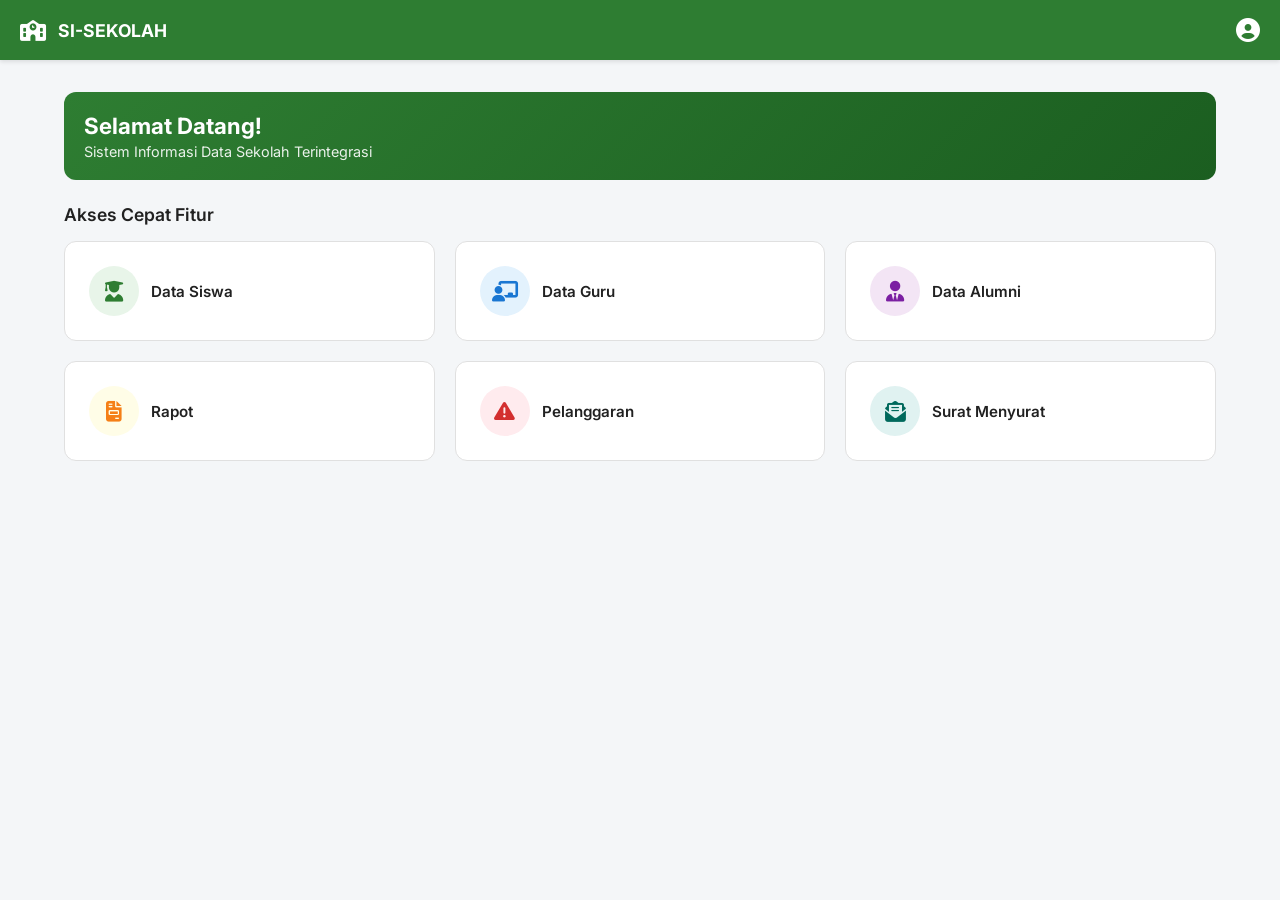
==== index.html @ 02bf5913 "Create index.html v1" ====
<!DOCTYPE html>
<html lang="id">
<head>
  <meta charset="UTF-8">
  <meta name="viewport" content="width=device-width, initial-scale=1.0">
  <title>Sistem Informasi Sekolah Terintegrasi</title>
  <link href="https://fonts.googleapis.com/css2?family=Inter:wght@400;500;600;700&display=swap" rel="stylesheet">
  <link href="https://cdnjs.cloudflare.com/ajax/libs/font-awesome/6.4.0/css/all.min.css" rel="stylesheet">
  <link rel="stylesheet" href="css/style.css">
</head>
<body>

  <header class="header">
    <div class="header-brand">
      <i class="fa-solid fa-school" style="font-size: 1.3rem;"></i>
      <span>SI-SEKOLAH</span>
    </div>
    <div>
      <i class="fa-solid fa-circle-user" style="font-size: 1.5rem;"></i>
    </div>
  </header>

  <main class="main-content">
    <div id="section-dashboard">
      <div class="welcome-banner">
        <h2>Selamat Datang!</h2>
        <p>Sistem Informasi Data Sekolah Terintegrasi</p>
      </div>

      <h3 class="section-title">Akses Cepat Fitur</h3>
      
      <div class="menu-grid">
        <a href="siswa.html" class="card-menu">
          <div class="card-icon icon-siswa"><i class="fa-solid fa-user-graduate"></i></div>
          <div class="card-title">Data Siswa</div>
        </a>

        <a href="guru.html" class="card-menu">
          <div class="card-icon icon-guru"><i class="fa-solid fa-chalkboard-user"></i></div>
          <div class="card-title">Data Guru</div>
        </a>

        <a href="alumni.html" class="card-menu">
          <div class="card-icon icon-alumni"><i class="fa-solid fa-user-tie"></i></div>
          <div class="card-title">Data Alumni</div>
        </a>

        <a href="rapot.html" class="card-menu">
          <div class="card-icon icon-rapot"><i class="fa-solid fa-file-invoice"></i></div>
          <div class="card-title">Rapot</div>
        </a>

        <a href="pelanggaran.html" class="card-menu">
          <div class="card-icon icon-pelanggaran"><i class="fa-solid fa-triangle-exclamation"></i></div>
          <div class="card-title">Pelanggaran</div>
        </a>

        <a href="surat.html" class="card-menu">
          <div class="card-icon icon-surat"><i class="fa-solid fa-envelope-open-text"></i></div>
          <div class="card-title">Surat Menyurat</div>
        </a>
      </div>
    </div>
  </main>

  <!-- MODAL POPUP PERINGATAN TOMBOL BACK BROWSER -->
  <div class="modal" id="modalBackWarning">
    <div class="modal-content" style="max-width: 400px; text-align: center;">
      <div class="modal-header" style="justify-content: center; border-bottom: none; padding-bottom: 0;">
        <i class="fa-solid fa-triangle-exclamation" style="font-size: 3rem; color: var(--accent-red);"></i>
      </div>
      <div class="modal-body">
        <h3 style="margin-bottom: 8px;">Aksi Tidak Diizinkan</h3>
        <p style="color: var(--text-muted); font-size: 0.9rem;">
          Navigasi kembali melalui tombol browser tidak diperbolehkan. Silakan gunakan tombol navigasi/kembali yang tersedia di dalam aplikasi.
        </p>
      </div>
      <div class="modal-footer" style="justify-content: center; border-top: none; padding-top: 0;">
        <button type="button" class="btn btn-primary" onclick="closeBackWarning()">Saya Mengerti</button>
      </div>
    </div>
  </div>

  <script src="js/script.js"></script>
</body>
</html>
---- css/style.css ----
/* ==========================================================================
   1. VARIABEL PALET WARNA & RESET CSS
   ========================================================================== */
:root {
  --primary-green: #2E7D32;
  --green-light: #E8F5E9;
  --green-hover: #1B5E20;
  --bg-gray: #F4F6F8;
  --border-gray: #E0E0E0;
  --text-dark: #212121;
  --text-muted: #757575;
  --accent-red: #D32F2F;
  --red-hover: #B71C1C;
  --red-light: #FFEBEE;
  --accent-yellow: #FBC02D;
  --yellow-light: #FFFDE7;
  --white: #FFFFFF;
  
  --header-height: 60px;
  --transition-speed: 0.3s;
}

* {
  box-sizing: border-box;
  margin: 0;
  padding: 0;
  font-family: 'Inter', sans-serif;
}

body {
  background-color: var(--bg-gray);
  color: var(--text-dark);
  display: flex;
  flex-direction: column;
  min-height: 100vh;
  overflow-x: hidden;
}

/* ==========================================================================
   2. HEADER & KONTEN UTAMA
   ========================================================================== */
.header {
  position: fixed;
  top: 0;
  left: 0;
  right: 0;
  height: var(--header-height);
  background-color: var(--primary-green);
  color: var(--white);
  display: flex;
  align-items: center;
  justify-content: space-between;
  padding: 0 20px;
  z-index: 1000;
  box-shadow: 0 2px 4px rgba(0, 0, 0, 0.1);
}

.header-brand {
  display: flex;
  align-items: center;
  gap: 12px;
  font-weight: 700;
  font-size: 1.1rem;
}

.main-content {
  flex: 1;
  margin-top: var(--header-height);
  padding: 20px 16px;
  width: 100%;
  max-width: 1200px;
  margin-left: auto;
  margin-right: auto;
}

.welcome-banner {
  background: linear-gradient(135deg, var(--primary-green), var(--green-hover));
  color: var(--white);
  padding: 20px;
  border-radius: 12px;
  margin-bottom: 24px;
}

.welcome-banner h2 { font-size: 1.4rem; margin-bottom: 4px; }
.welcome-banner p { font-size: 0.9rem; opacity: 0.9; }

.section-title {
  font-size: 1.1rem;
  font-weight: 600;
  margin-bottom: 16px;
  color: var(--text-dark);
}

/* Menu Grid */
.menu-grid {
  display: grid;
  grid-template-columns: repeat(2, 1fr);
  gap: 16px;
}

.card-menu {
  background-color: var(--white);
  padding: 20px;
  border-radius: 12px;
  border: 1px solid var(--border-gray);
  text-decoration: none;
  color: var(--text-dark);
  display: flex;
  flex-direction: column;
  align-items: center;
  text-align: center;
  gap: 12px;
  transition: transform 0.2s, box-shadow 0.2s;
  cursor: pointer;
}

.card-menu:active { transform: scale(0.98); }

.card-icon {
  width: 50px;
  height: 50px;
  border-radius: 50%;
  display: flex;
  align-items: center;
  justify-content: center;
  font-size: 1.3rem;
}

.icon-siswa { background-color: var(--green-light); color: var(--primary-green); }
.icon-guru { background-color: #E3F2FD; color: #1976D2; }
.icon-alumni { background-color: #F3E5F5; color: #7B1FA2; }
.icon-rapot { background-color: var(--yellow-light); color: #F57F17; }
.icon-pelanggaran { background-color: var(--red-light); color: var(--accent-red); }
.icon-surat { background-color: #E0F2F1; color: #00695C; }

.card-title { font-size: 0.95rem; font-weight: 600; }

.content-section {
  background-color: var(--white);
  padding: 20px;
  border-radius: 12px;
  border: 1px solid var(--border-gray);
  margin-top: 50px;
}

/* TOMBOL KEMBALI MENGAMBANG */
.btn-back-floating {
  position: fixed;
  top: 72px;
  left: 16px;
  z-index: 990;
  background-color: var(--accent-red);
  color: var(--white);
  border: none;
  padding: 10px 18px;
  border-radius: 50px;
  cursor: pointer;
  font-weight: 600;
  font-size: 0.88rem;
  display: inline-flex;
  align-items: center;
  gap: 8px;
  box-shadow: 0 4px 12px rgba(211, 47, 47, 0.35);
  text-decoration: none;
  transition: background-color 0.2s, transform 0.2s, box-shadow 0.2s;
}

.btn-back-floating:hover {
  background-color: var(--red-hover);
  transform: translateY(-2px);
  box-shadow: 0 6px 16px rgba(211, 47, 47, 0.45);
}

.btn-back-floating:active { transform: scale(0.96); }

/* ==========================================================================
   3. TABEL, TOOLBAR, & MODAL
   ========================================================================== */
.action-toolbar {
  display: flex;
  flex-wrap: wrap;
  gap: 12px;
  align-items: center;
  justify-content: space-between;
  margin-bottom: 20px;
}

.toolbar-left, .toolbar-right {
  display: flex;
  gap: 8px;
  flex-wrap: wrap;
  align-items: center;
}

.select-kelas {
  padding: 8px 12px;
  border: 1px solid var(--border-gray);
  border-radius: 6px;
  outline: none;
  font-weight: 500;
  background-color: var(--white);
}

.btn {
  padding: 8px 16px;
  border-radius: 6px;
  border: none;
  cursor: pointer;
  font-weight: 500;
  display: inline-flex;
  align-items: center;
  gap: 8px;
  transition: background-color 0.2s;
}

.btn-primary { background-color: var(--primary-green); color: var(--white); }
.btn-primary:hover { background-color: var(--green-hover); }
.btn-outline { background-color: var(--white); border: 1px solid var(--border-gray); color: var(--text-dark); }
.btn-danger { background-color: var(--accent-red); color: var(--white); }

.table-container {
  width: 100%;
  overflow-x: auto;
  border: 1px solid var(--border-gray);
  border-radius: 8px;
}

.data-table {
  width: 100%;
  border-collapse: collapse;
  text-align: left;
  font-size: 0.9rem;
  white-space: nowrap;
}

.data-table th, .data-table td {
  padding: 12px 16px;
  border-bottom: 1px solid var(--border-gray);
}

.data-table th { background-color: #F8F9FA; color: var(--text-muted); font-weight: 600; }
.data-table tbody tr:hover { background-color: var(--green-light); }

.student-name {
  color: var(--primary-green);
  font-weight: 600;
  cursor: pointer;
  text-decoration: underline;
}

/* Modal */
.modal {
  display: none;
  position: fixed;
  top: 0; left: 0; width: 100%; height: 100%;
  background: rgba(0, 0, 0, 0.5);
  z-index: 2000;
  align-items: center;
  justify-content: center;
  padding: 16px;
}

.modal.active { display: flex; }

.modal-content {
  background: var(--white);
  width: 100%;
  max-width: 600px;
  border-radius: 12px;
  max-height: 90vh;
  overflow-y: auto;
  box-shadow: 0 4px 20px rgba(0,0,0,0.15);
}

.modal-header {
  padding: 16px 20px;
  border-bottom: 1px solid var(--border-gray);
  display: flex;
  justify-content: space-between;
  align-items: center;
}

.modal-body { padding: 20px; }

.form-grid {
  display: grid;
  grid-template-columns: repeat(auto-fit, minmax(220px, 1fr));
  gap: 16px;
}

.form-group { display: flex; flex-direction: column; gap: 6px; }
.form-group label { font-size: 0.85rem; font-weight: 600; color: var(--text-muted); }
.form-group input {
  padding: 8px 12px;
  border: 1px solid var(--border-gray);
  border-radius: 6px;
  outline: none;
}

.modal-footer {
  padding: 16px 20px;
  border-top: 1px solid var(--border-gray);
  display: flex;
  justify-content: flex-end;
  gap: 12px;
}

.print-header {
  display: none;
  text-align: center;
  margin-bottom: 20px;
}

.print-header h2 { font-size: 1.3rem; text-transform: uppercase; margin-bottom: 4px; }
.print-header p { font-size: 1rem; font-weight: 600; color: var(--text-dark); }

/* Rapot */
.guru-rapot-grid {
  display: grid;
  grid-template-columns: repeat(auto-fill, minmax(280px, 1fr));
  gap: 16px;
  margin-top: 16px;
}

.card-guru-rapot {
  background: var(--white);
  border: 1px solid var(--border-gray);
  border-radius: 10px;
  padding: 16px;
  cursor: pointer;
  transition: transform 0.2s, box-shadow 0.2s, border-color 0.2s;
  display: flex;
  flex-direction: column;
  gap: 10px;
}

.card-guru-rapot:hover {
  transform: translateY(-3px);
  box-shadow: 0 4px 12px rgba(0, 0, 0, 0.08);
  border-color: var(--primary-green);
}

.guru-info-header { display: flex; align-items: center; gap: 12px; }
.guru-avatar {
  width: 42px; height: 42px; border-radius: 50%;
  background-color: var(--green-light); color: var(--primary-green);
  display: flex; align-items: center; justify-content: center; font-size: 1.1rem;
}
.guru-nama { font-size: 0.95rem; font-weight: 700; color: var(--text-dark); }
.mapel-badge-container { display: flex; flex-wrap: wrap; gap: 6px; }
.mapel-badge {
  background-color: var(--bg-gray); border: 1px solid var(--border-gray);
  color: var(--text-dark); font-size: 0.75rem; padding: 4px 8px;
  border-radius: 4px; font-weight: 500;
}
.rapot-form-card {
  background: var(--white); border: 1px solid var(--border-gray);
  border-radius: 10px; padding: 20px; margin-top: 16px;
}
.filter-rapot-grid {
  display: grid; grid-template-columns: repeat(auto-fit, minmax(180px, 1fr));
  gap: 12px; margin-bottom: 20px;
}
.input-nilai-rapot {
  width: 90px; padding: 6px 10px; border: 1px solid var(--border-gray);
  border-radius: 6px; text-align: center; font-weight: 600; outline: none;
}
.input-nilai-rapot:focus {
  border-color: var(--primary-green); background-color: var(--green-light);
}

@media print {
  @page { size: landscape; margin: 10mm; }
  .header, .btn-back-floating, .action-toolbar, .modal { display: none !important; }
  body { background-color: #fff !important; color: #000 !important; }
  .main-content { margin: 0 !important; padding: 0 !important; max-width: 100% !important; }
  .content-section { border: none !important; padding: 0 !important; margin-top: 0 !important; }
  .print-header { display: block !important; }
  .table-container { border: none !important; }
  .data-table { width: 100% !important; border-collapse: collapse !important; font-size: 0.85rem !important; }
  .data-table th, .data-table td { border: 1px solid #000 !important; padding: 6px 10px !important; color: #000 !important; }
  .data-table th { background-color: #E0E0E0 !important; -webkit-print-color-adjust: exact; print-color-adjust: exact; }
  .student-name { color: #000 !important; text-decoration: none !important; font-weight: normal !important; }
}

@media (min-width: 768px) {
  .main-content { padding: 32px 24px; }
  .menu-grid { grid-template-columns: repeat(3, 1fr); gap: 20px; }
  .card-menu { flex-direction: row; text-align: left; padding: 24px; }
  .card-menu:hover { transform: translateY(-3px); box-shadow: 0 4px 12px rgba(0, 0, 0, 0.08); }
  .btn-back-floating { top: 76px; left: calc((100vw - 1200px) / 2 + 24px); }
}

@media (max-width: 1248px) {
  .btn-back-floating { left: 20px; }
}
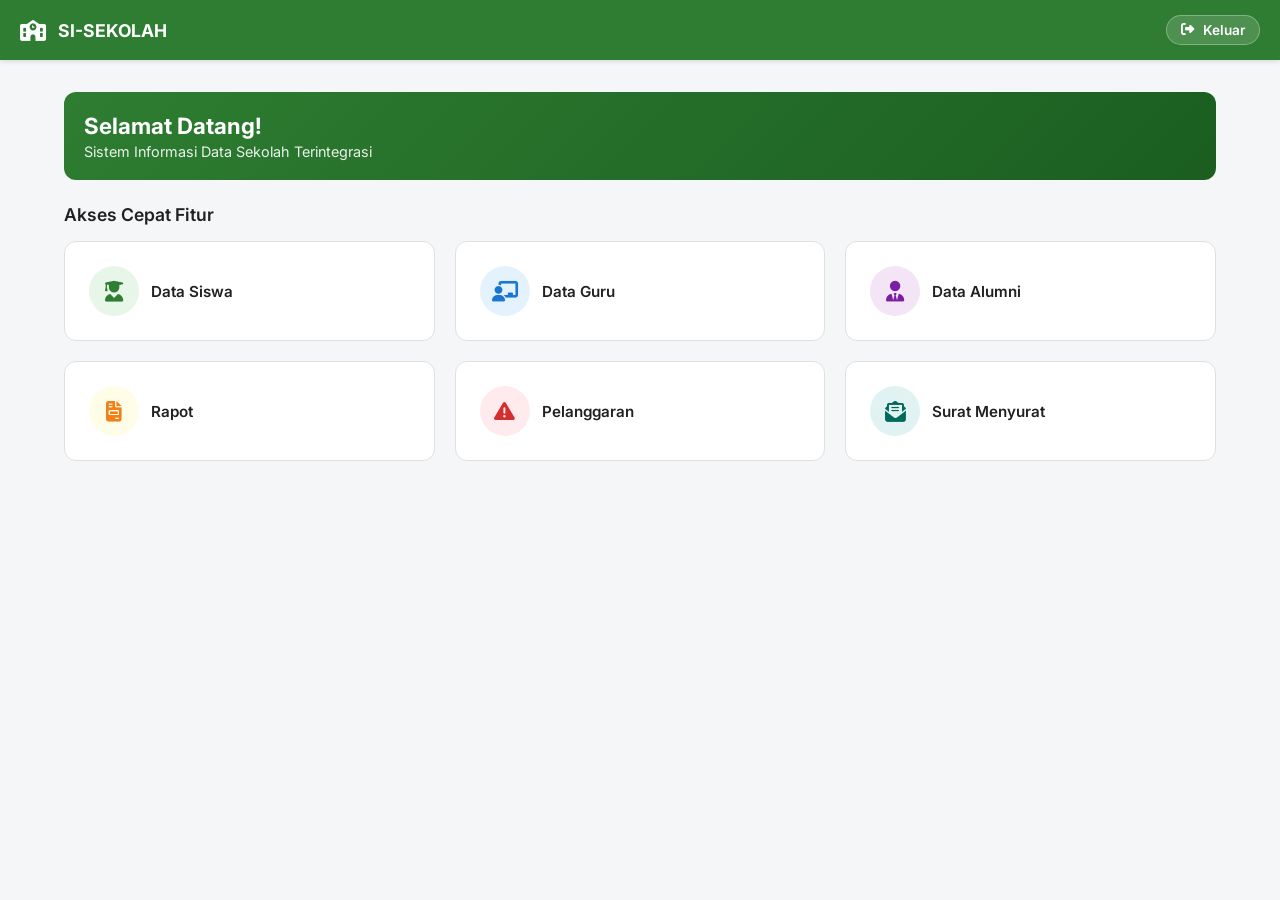
==== commit facb6e28: "Update index.html" ====
--- a/index.html
+++ b/index.html
@@ -10,15 +10,19 @@
 </head>
 <body>
 
-  <header class="header">
-    <div class="header-brand">
-      <i class="fa-solid fa-school" style="font-size: 1.3rem;"></i>
-      <span>SI-SEKOLAH</span>
-    </div>
-    <div>
-      <i class="fa-solid fa-circle-user" style="font-size: 1.5rem;"></i>
-    </div>
-  </header>
+<!-- KODE BARU -->
+<header class="header">
+  <div class="header-brand">
+    <i class="fa-solid fa-school" style="font-size: 1.3rem;"></i>
+    <span>SI-SEKOLAH</span>
+  </div>
+  <div>
+    <button class="btn-logout" onclick="konfirmasiKeluar()" title="Keluar Aplikasi">
+      <i class="fa-solid fa-right-from-bracket"></i>
+      <span>Keluar</span>
+    </button>
+  </div>
+</header>
 
   <main class="main-content">
     <div id="section-dashboard">
--- a/css/style.css
+++ b/css/style.css
@@ -63,6 +63,32 @@
   font-size: 1.1rem;
 }
 
+/* STYLE TOMBOL KELUAR / LOGOUT HEADER */
+.btn-logout {
+  background-color: rgba(255, 255, 255, 0.15);
+  color: var(--white);
+  border: 1px solid rgba(255, 255, 255, 0.3);
+  padding: 6px 14px;
+  border-radius: 20px;
+  cursor: pointer;
+  font-weight: 600;
+  font-size: 0.85rem;
+  display: inline-flex;
+  align-items: center;
+  gap: 8px;
+  transition: background-color 0.2s, transform 0.2s;
+}
+
+.btn-logout:hover {
+  background-color: var(--accent-red);
+  border-color: var(--accent-red);
+  transform: translateY(-1px);
+}
+
+.btn-logout:active {
+  transform: scale(0.95);
+}
+
 .main-content {
   flex: 1;
   margin-top: var(--header-height);
@@ -394,3 +420,8 @@
 @media (max-width: 1248px) {
   .btn-back-floating { left: 20px; }
 }
+
+@media (max-width: 480px) {
+  .btn-logout span { display: none; }
+  .btn-logout { padding: 8px; border-radius: 50%; }
+}
